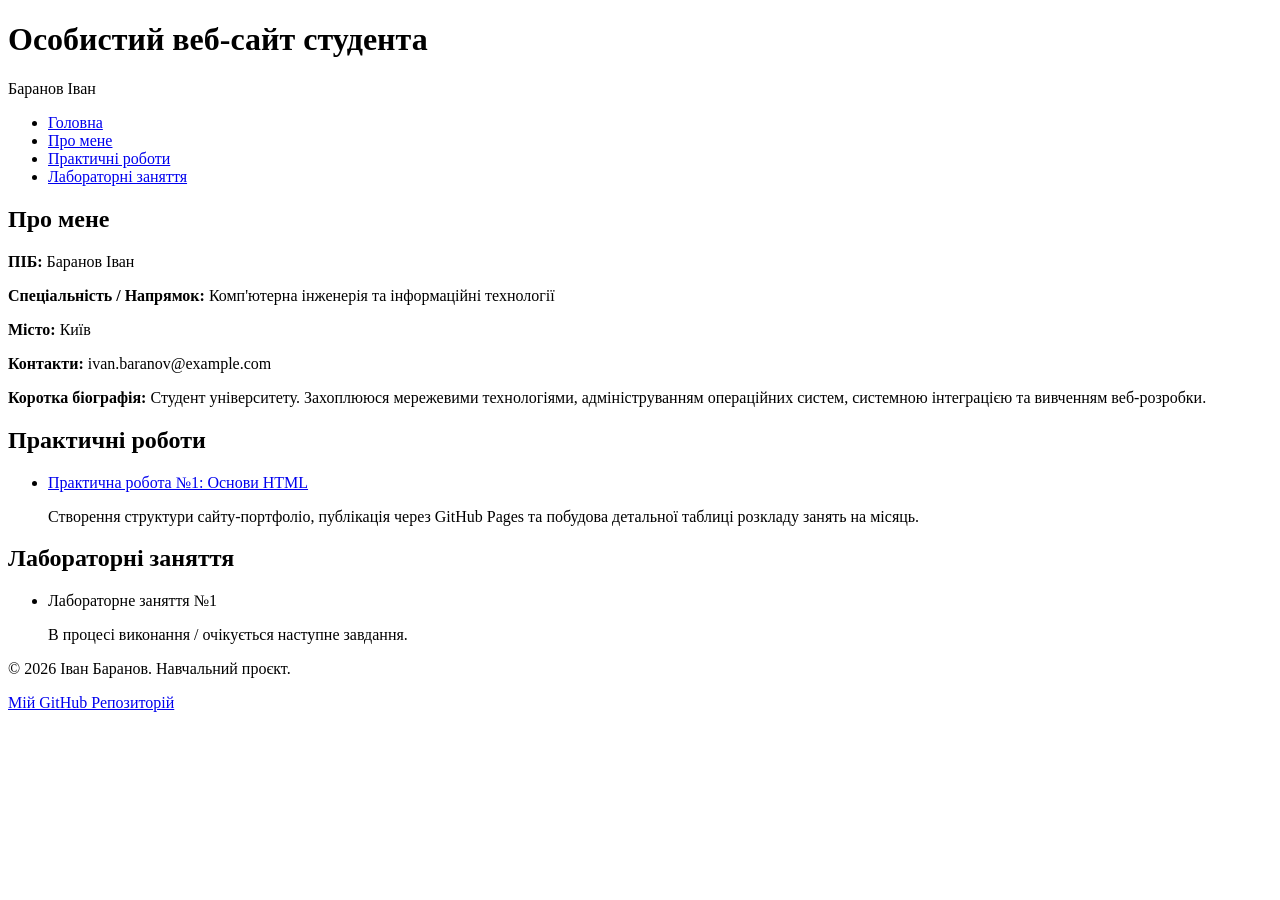
==== index.html @ 00d98c2c "Create index.html" ====
<!DOCTYPE html>
<html lang="uk">
<head>
  <meta charset="UTF-8">
  <meta name="viewport" content="width=device-width, initial-scale=1.0">
  <title>Особистий веб-сайт Івана Баранова</title>
  <link rel="stylesheet" href="css/style.css">
</head>
<body>


  <header>
    <h1>Особистий веб-сайт студента</h1>
    <p>Баранов Іван</p>
  </header>


  <nav>
    <ul>
      <li><a href="index.html">Головна</a></li>
      <li><a href="#about">Про мене</a></li>
      <li><a href="#practicals">Практичні роботи</a></li>
      <li><a href="#labs">Лабораторні заняття</a></li>
    </ul>
  </nav>

  <main>
 
    <section id="about">
      <h2>Про мене</h2>
      <div class="profile-card">
        <p><strong>ПІБ:</strong> Баранов Іван</p>
        <p><strong>Спеціальність / Напрямок:</strong> Комп'ютерна інженерія та інформаційні технології</p>
        <p><strong>Місто:</strong> Київ</p>
        <p><strong>Контакти:</strong> ivan.baranov@example.com</p>
        <p><strong>Коротка біографія:</strong> Студент університету. Захоплююся мережевими технологіями, адмініструванням операційних систем, системною інтеграцією та вивченням веб-розробки.</p>
      </div>
    </section>

 
    <section id="practicals">
      <h2>Практичні роботи</h2>
      <ul class="works-list">
        <li>
          <a href="practicals/practice-1.html">Практична робота №1: Основи HTML</a>
          <p>Створення структури сайту-портфоліо, публікація через GitHub Pages та побудова детальної таблиці розкладу занять на місяць.</p>
        </li>
      </ul>
    </section>

   
    <section id="labs">
      <h2>Лабораторні заняття</h2>
      <ul class="works-list">
        <li>
          <span>Лабораторне заняття №1</span>
          <p>В процесі виконання / очікується наступне завдання.</p>
        </li>
      </ul>
    </section>
  </main>


  <footer>
    <p>&copy; 2026 Іван Баранов. Навчальний проєкт.</p>
    <p>
      <a href="https://github.com/Ivan-baranov14/WEB-Technologies-2026" target="_blank" rel="noopener">Мій GitHub Репозиторій</a>
    </p>
  </footer>

</body>
</html>
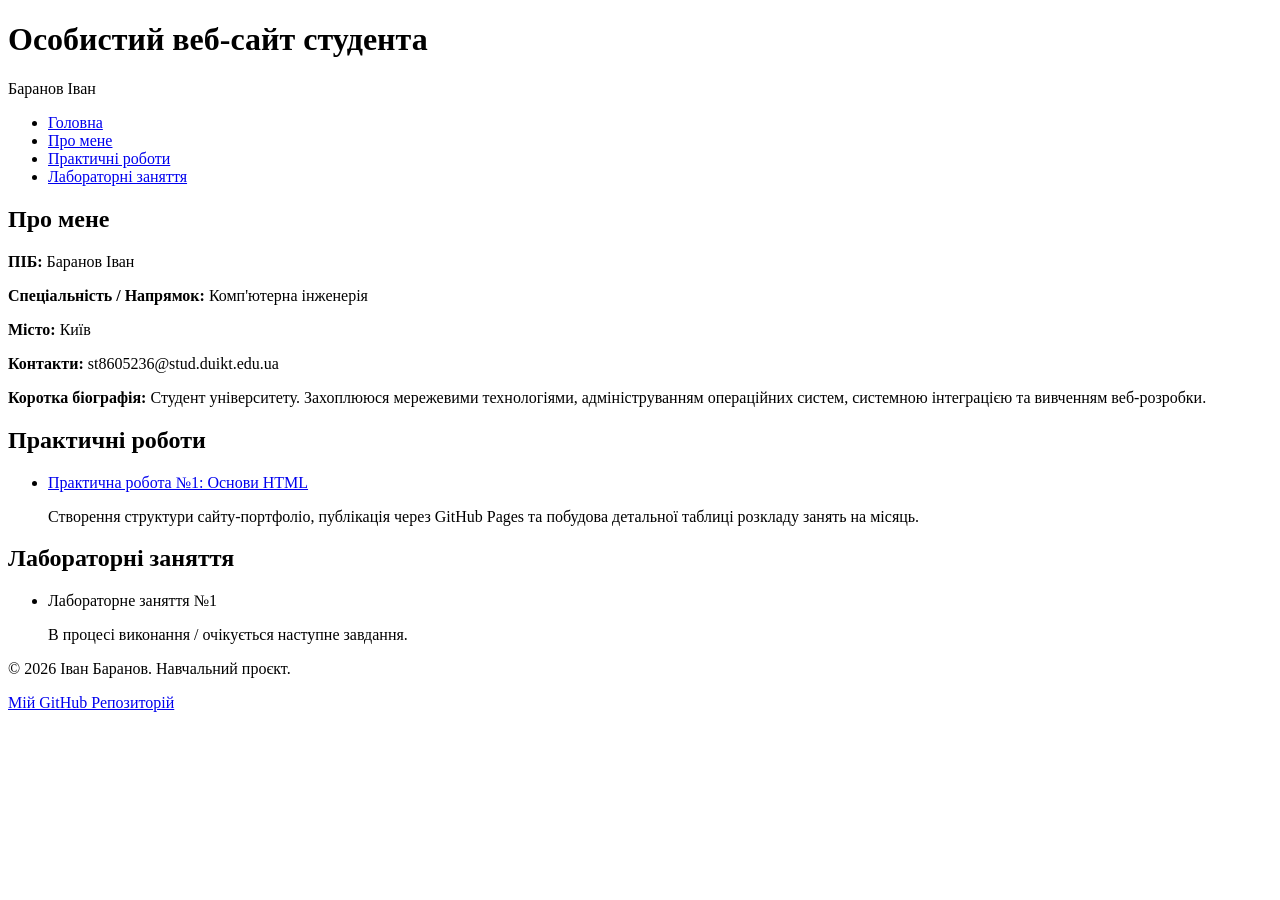
==== commit 2e88394a: "Update index.html" ====
--- a/index.html
+++ b/index.html
@@ -4,7 +4,7 @@
   <meta charset="UTF-8">
   <meta name="viewport" content="width=device-width, initial-scale=1.0">
   <title>Особистий веб-сайт Івана Баранова</title>
-  <link rel="stylesheet" href="css/style.css">
+  <link rel="stylesheet" href="./css/style.css">
 </head>
 <body>
 
@@ -30,9 +30,9 @@
       <h2>Про мене</h2>
       <div class="profile-card">
         <p><strong>ПІБ:</strong> Баранов Іван</p>
-        <p><strong>Спеціальність / Напрямок:</strong> Комп'ютерна інженерія та інформаційні технології</p>
+        <p><strong>Спеціальність / Напрямок:</strong> Комп'ютерна інженерія</p>
         <p><strong>Місто:</strong> Київ</p>
-        <p><strong>Контакти:</strong> ivan.baranov@example.com</p>
+        <p><strong>Контакти:</strong> st8605236@stud.duikt.edu.ua</p>
         <p><strong>Коротка біографія:</strong> Студент університету. Захоплююся мережевими технологіями, адмініструванням операційних систем, системною інтеграцією та вивченням веб-розробки.</p>
       </div>
     </section>
--- a/css/style.css
+++ b/css/style.css
@@ -0,0 +1,70 @@
+
+.legend {
+  display: flex;
+  gap: 20px;
+  flex-wrap: wrap;
+  margin: 15px 0;
+  font-size: 0.9em;
+}
+
+.legend-item {
+  display: flex;
+  align-items: center;
+  gap: 8px;
+}
+
+.badge {
+  display: inline-block;
+  width: 18px;
+  height: 18px;
+  border-radius: 4px;
+  border: 1px solid #ccc;
+}
+
+.badge.lecture, .schedule-table td.lecture {
+  background-color: #fff8dc; 
+}
+
+.badge.practical, .schedule-table td.practical {
+  background-color: #e6f9e6; 
+}
+
+.badge.lab, .schedule-table td.lab {
+  background-color: #d8edff; 
+}
+
+.badge.empty, .schedule-table td.empty-cell {
+  background-color: #f1f1f1; 
+  color: #777;
+  text-align: center;
+}
+
+
+.schedule-table {
+  width: 100%;
+  border-collapse: collapse;
+  font-size: 0.85em;
+  text-align: center;
+}
+
+.schedule-table th {
+  background-color: #63b3ed;
+  color: #ffffff;
+  padding: 10px 6px;
+  border: 1px solid #b8daff;
+}
+
+.schedule-table td {
+  border: 1px solid #cbd5e1;
+  padding: 8px 6px;
+  vertical-align: middle;
+  line-height: 1.35;
+}
+
+.day-header td {
+  background-color: #4299e1 !important;
+  color: #ffffff;
+  font-weight: bold;
+  text-align: left;
+  padding-left: 12px;
+}
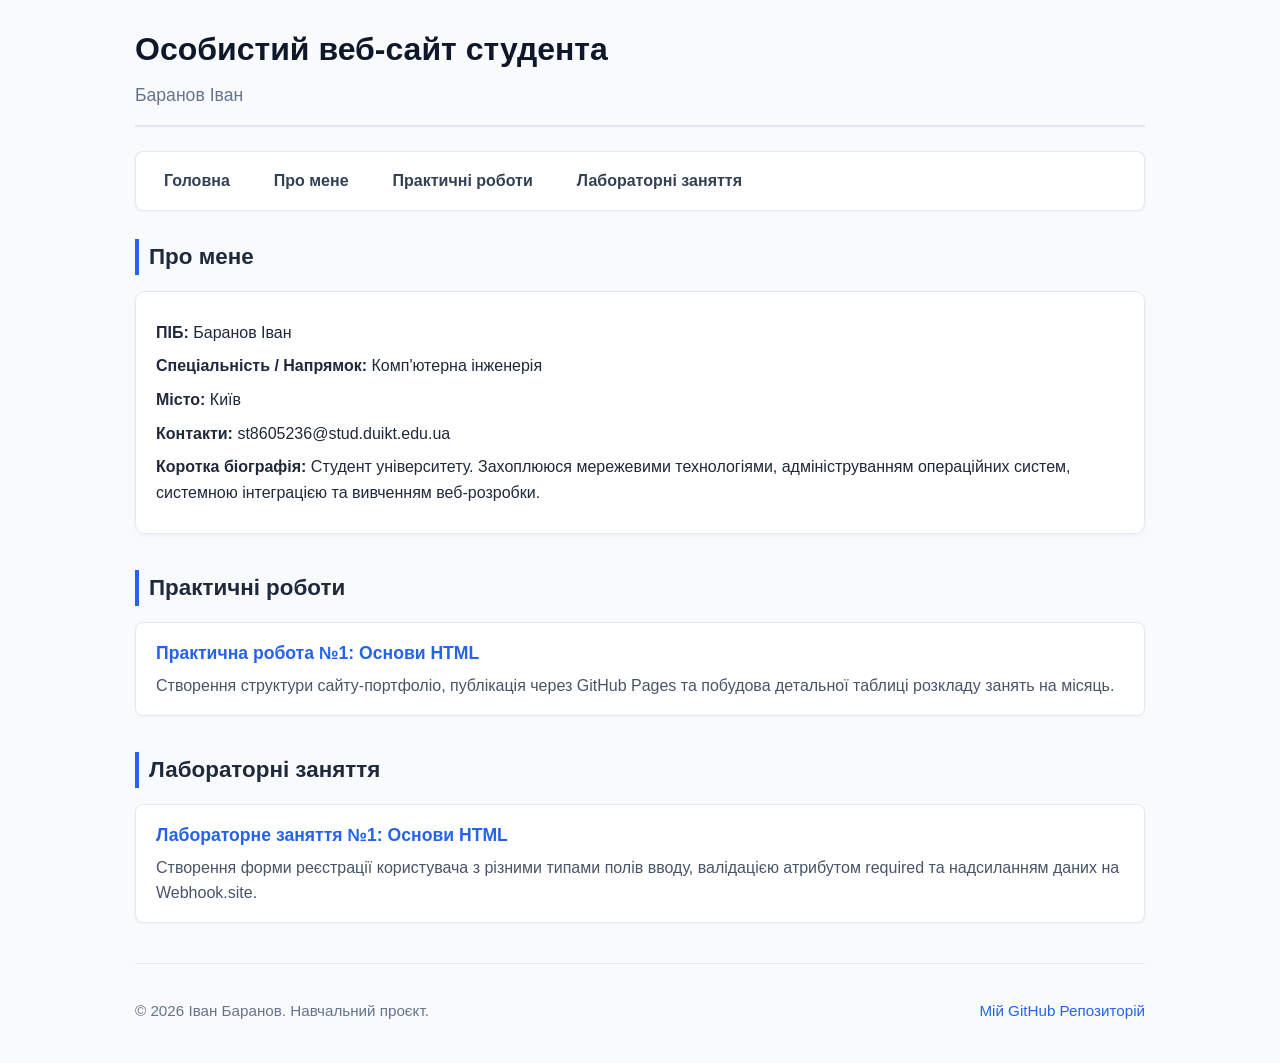
==== commit 11b45593: "Update index.html" ====
--- a/index.html
+++ b/index.html
@@ -49,16 +49,15 @@
     </section>
 
    
-    <section id="labs">
+<section id="labs">
       <h2>Лабораторні заняття</h2>
       <ul class="works-list">
         <li>
-          <span>Лабораторне заняття №1</span>
-          <p>В процесі виконання / очікується наступне завдання.</p>
+          <a href="labs/lab-1.html">Лабораторне заняття №1: Основи HTML</a>
+          <p>Створення форми реєстрації користувача з різними типами полів вводу, валідацією атрибутом required та надсиланням даних на Webhook.site.</p>
         </li>
       </ul>
     </section>
-  </main>
 
 
   <footer>
--- a/css/style.css
+++ b/css/style.css
@@ -1,10 +1,146 @@
+* {
+  box-sizing: border-box;
+}
+
+body {
+  font-family: -apple-system, BlinkMacSystemFont, "Segoe UI", Roboto, Helvetica, Arial, sans-serif;
+  line-height: 1.6;
+  max-width: 1050px;
+  margin: 0 auto;
+  padding: 24px 20px;
+  color: #1e293b;
+  background-color: #f8fafc;
+}
+
+a {
+  color: #2563eb;
+  text-decoration: none;
+}
+
+a:hover {
+  text-decoration: underline;
+}
+
+header {
+  border-bottom: 2px solid #e2e8f0;
+  padding-bottom: 16px;
+  margin-bottom: 24px;
+}
+
+header h1 {
+  margin: 0 0 6px 0;
+  font-size: 2rem;
+  color: #0f172a;
+}
+
+header p {
+  margin: 0;
+  color: #64748b;
+  font-size: 1.1rem;
+}
+
+nav ul {
+  list-style: none;
+  padding: 8px 12px;
+  margin: 0 0 28px 0;
+  display: flex;
+  flex-wrap: wrap;
+  gap: 12px;
+  background-color: #ffffff;
+  border: 1px solid #e2e8f0;
+  border-radius: 8px;
+  box-shadow: 0 1px 3px rgba(0, 0, 0, 0.04);
+}
+
+nav ul li a {
+  display: inline-block;
+  padding: 8px 16px;
+  border-radius: 6px;
+  font-weight: 600;
+  color: #334155;
+  transition: all 0.2s ease;
+}
+
+nav ul li a:hover {
+  background-color: #e2e8f0;
+  color: #0f172a;
+  text-decoration: none;
+}
+
+section {
+  margin-bottom: 36px;
+}
+
+section h2 {
+  font-size: 1.4rem;
+  color: #1e293b;
+  border-left: 4px solid #2563eb;
+  padding-left: 10px;
+  margin-bottom: 16px;
+}
+
+.profile-card {
+  background-color: #ffffff;
+  border: 1px solid #e2e8f0;
+  border-radius: 10px;
+  padding: 20px;
+  box-shadow: 0 2px 4px rgba(0, 0, 0, 0.04);
+}
+
+.profile-card p {
+  margin: 8px 0;
+}
+
+.works-list {
+  list-style: none;
+  padding: 0;
+  margin: 0;
+  display: flex;
+  flex-direction: column;
+  gap: 14px;
+}
+
+.works-list li {
+  background-color: #ffffff;
+  border: 1px solid #e2e8f0;
+  border-radius: 8px;
+  padding: 16px 20px;
+  box-shadow: 0 1px 3px rgba(0, 0, 0, 0.03);
+}
+
+.works-list li a {
+  font-size: 1.1rem;
+  font-weight: 700;
+  color: #2563eb;
+}
+
+.works-list li p {
+  margin: 6px 0 0 0;
+  color: #475569;
+}
+
+footer {
+  border-top: 1px solid #e2e8f0;
+  padding-top: 20px;
+  margin-top: 40px;
+  color: #64748b;
+  font-size: 0.95rem;
+  display: flex;
+  justify-content: space-between;
+  flex-wrap: wrap;
+  gap: 10px;
+}
 
 .legend {
   display: flex;
   gap: 20px;
   flex-wrap: wrap;
-  margin: 15px 0;
-  font-size: 0.9em;
+  margin: 15px 0 20px 0;
+  font-size: 0.9rem;
+  background-color: #ffffff;
+  padding: 12px 16px;
+  border-radius: 8px;
+  border: 1px solid #e2e8f0;
 }
 
 .legend-item {
@@ -18,40 +154,51 @@
   width: 18px;
   height: 18px;
   border-radius: 4px;
-  border: 1px solid #ccc;
-}
-
-.badge.lecture, .schedule-table td.lecture {
-  background-color: #fff8dc; 
-}
-
-.badge.practical, .schedule-table td.practical {
-  background-color: #e6f9e6; 
-}
-
-.badge.lab, .schedule-table td.lab {
-  background-color: #d8edff; 
-}
-
-.badge.empty, .schedule-table td.empty-cell {
-  background-color: #f1f1f1; 
-  color: #777;
+  border: 1px solid #cbd5e1;
+}
+
+.badge.lecture,
+.schedule-table td.lecture {
+  background-color: #fff8dc;
+}
+
+.badge.practical,
+.schedule-table td.practical {
+  background-color: #e6f9e6;
+}
+
+.badge.lab,
+.schedule-table td.lab {
+  background-color: #d8edff;
+}
+
+.badge.empty,
+.schedule-table td.empty-cell {
+  background-color: #f1f5f9;
+  color: #64748b;
   text-align: center;
 }
 
+.table-container {
+  overflow-x: auto;
+  border-radius: 8px;
+  border: 1px solid #cbd5e1;
+  background-color: #ffffff;
+}
 
 .schedule-table {
   width: 100%;
   border-collapse: collapse;
-  font-size: 0.85em;
+  font-size: 0.85rem;
   text-align: center;
 }
 
 .schedule-table th {
-  background-color: #63b3ed;
+  background-color: #4299e1;
   color: #ffffff;
-  padding: 10px 6px;
-  border: 1px solid #b8daff;
+  padding: 12px 8px;
+  border: 1px solid #cbd5e1;
+  font-weight: 600;
 }
 
 .schedule-table td {
@@ -62,9 +209,103 @@
 }
 
 .day-header td {
-  background-color: #4299e1 !important;
+  background-color: #2b6cb0 !important;
   color: #ffffff;
   font-weight: bold;
   text-align: left;
-  padding-left: 12px;
-}
+  padding-left: 14px;
+  font-size: 0.9rem;
+}
+
+.registration-form {
+  max-width: 550px;
+  background-color: #ffffff;
+  padding: 24px 30px;
+  border: 1px solid #e2e8f0;
+  border-radius: 10px;
+  box-shadow: 0 4px 6px -1px rgba(0, 0, 0, 0.05);
+  margin-top: 20px;
+}
+
+.form-group {
+  margin-bottom: 18px;
+  display: flex;
+  flex-direction: column;
+}
+
+.form-group label {
+  font-weight: 600;
+  font-size: 0.95rem;
+  margin-bottom: 6px;
+  color: #334155;
+}
+
+.form-group input[type="text"],
+.form-group input[type="email"],
+.form-group input[type="password"],
+.form-group input[type="date"],
+.form-group select {
+  padding: 10px 12px;
+  border: 1px solid #cbd5e1;
+  border-radius: 6px;
+  font-size: 0.95rem;
+  transition: border-color 0.2s;
+  background-color: #f8fafc;
+}
+
+.form-group input:focus,
+.form-group select:focus {
+  outline: none;
+  border-color: #2563eb;
+  background-color: #ffffff;
+}
+
+.checkbox-group {
+  flex-direction: row;
+  align-items: center;
+}
+
+.checkbox-group label {
+  font-weight: normal;
+  cursor: pointer;
+}
+
+.required {
+  color: #ef4444;
+}
+
+.form-actions {
+  display: flex;
+  gap: 12px;
+  margin-top: 10px;
+}
+
+.form-actions input[type="submit"] {
+  background-color: #2563eb;
+  color: #ffffff;
+  border: none;
+  padding: 10px 20px;
+  font-size: 1rem;
+  font-weight: 600;
+  border-radius: 6px;
+  cursor: pointer;
+  transition: background-color 0.2s;
+}
+
+.form-actions input[type="submit"]:hover {
+  background-color: #1d4ed8;
+}
+
+.form-actions input[type="reset"] {
+  background-color: #e2e8f0;
+  color: #334155;
+  border: none;
+  padding: 10px 18px;
+  font-size: 1rem;
+  border-radius: 6px;
+  cursor: pointer;
+}
+
+.form-actions input[type="reset"]:hover {
+  background-color: #cbd5e1;
+}
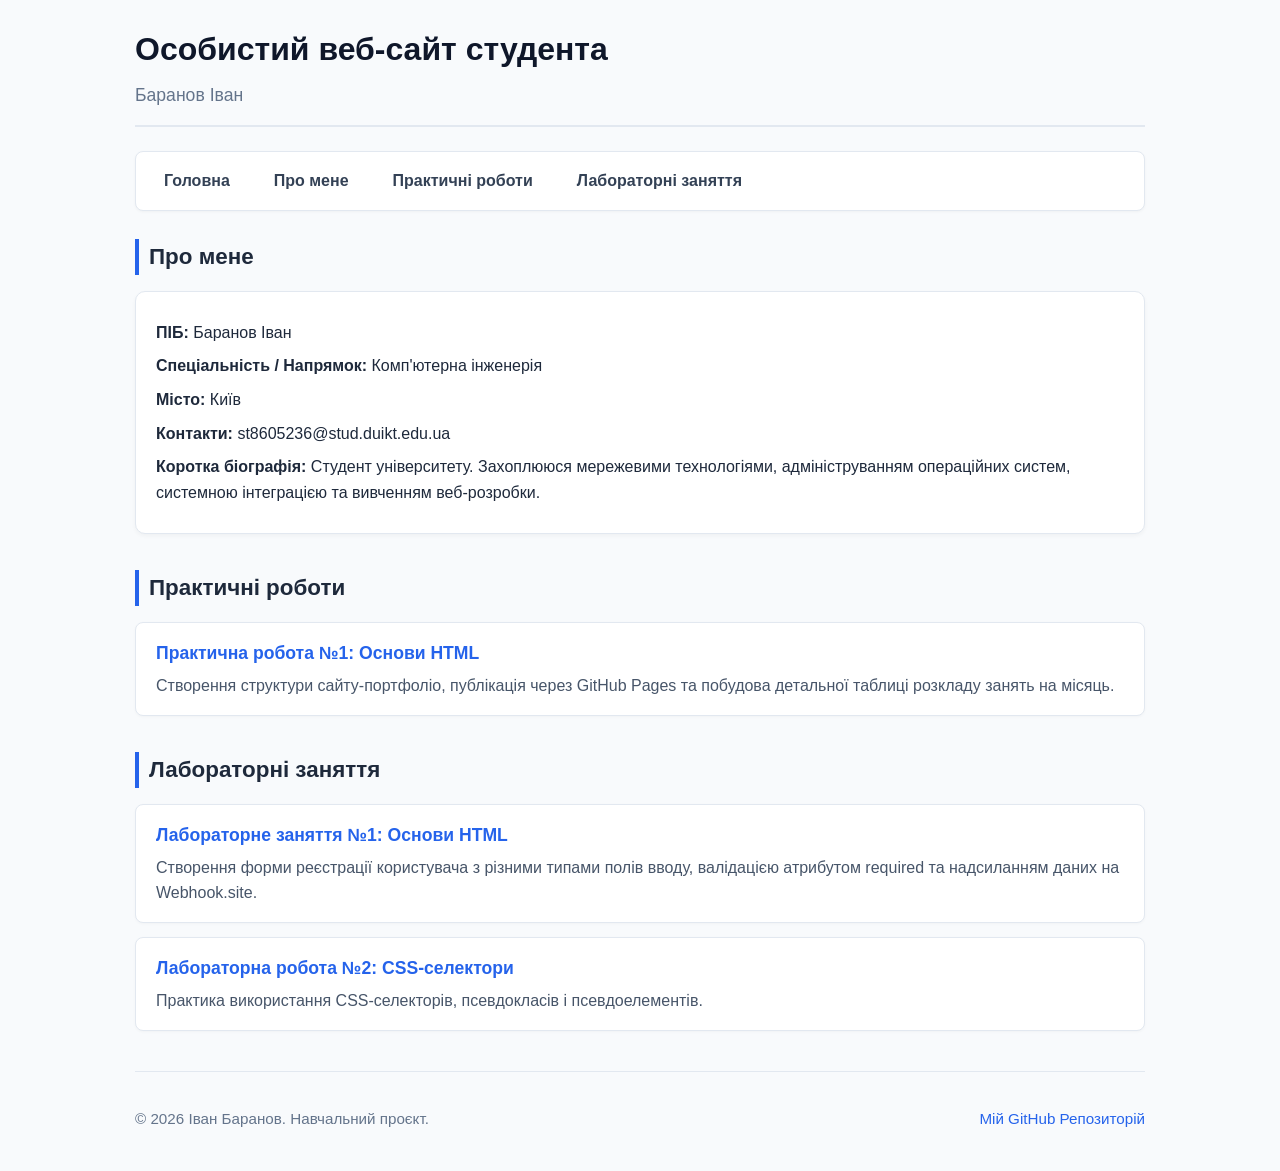
==== commit 3f9b4bc7: "Add lab 2 to the website index" ====
--- a/index.html
+++ b/index.html
@@ -56,6 +56,10 @@
           <a href="labs/lab-1.html">Лабораторне заняття №1: Основи HTML</a>
           <p>Створення форми реєстрації користувача з різними типами полів вводу, валідацією атрибутом required та надсиланням даних на Webhook.site.</p>
         </li>
+        <li>
+          <a href="lab2.html">Лабораторна робота №2: CSS-селектори</a>
+          <p>Практика використання CSS-селекторів, псевдокласів і псевдоелементів.</p>
+        </li>
       </ul>
     </section>
 
--- a/css/style.css
+++ b/css/style.css
@@ -217,14 +217,20 @@
   font-size: 0.9rem;
 }
 
-.registration-form {
-  max-width: 550px;
-  background-color: #ffffff;
-  padding: 24px 30px;
-  border: 1px solid #e2e8f0;
-  border-radius: 10px;
-  box-shadow: 0 4px 6px -1px rgba(0, 0, 0, 0.05);
-  margin-top: 20px;
+.registration-form {
+  /* Розмір і позиціонування форми */
+  width: 100%;
+  max-width: 550px;
+  margin: 24px auto;
+  position: relative;
+
+  /* Кольори, внутрішні відступи та оформлення */
+  padding: 28px 30px;
+  color: #1e293b;
+  background-color: #ffffff;
+  border: 1px solid #cbd5e1;
+  border-radius: 12px;
+  box-shadow: 0 8px 20px rgba(15, 23, 42, 0.08);
 }
 
 .form-group {
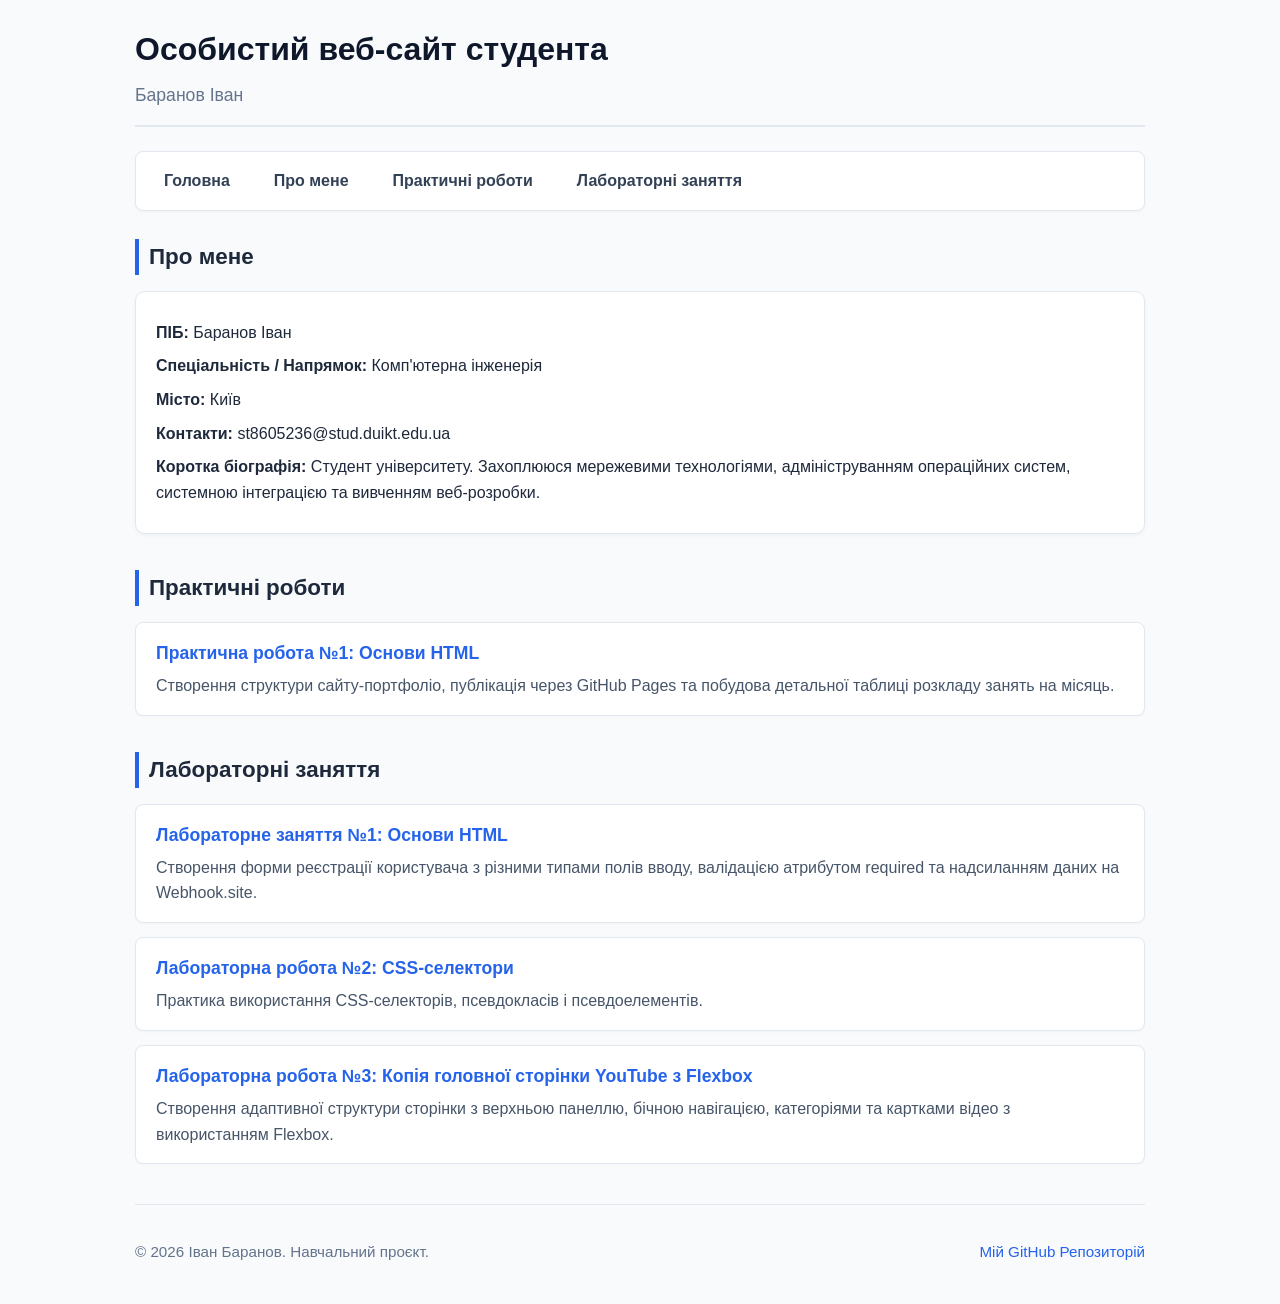
==== commit 4f8b8bbe: "Add Lab 3 to laboratory work list" ====
--- a/index.html
+++ b/index.html
@@ -60,6 +60,10 @@
           <a href="lab2.html">Лабораторна робота №2: CSS-селектори</a>
           <p>Практика використання CSS-селекторів, псевдокласів і псевдоелементів.</p>
         </li>
+        <li>
+          <a href="lab3/index.html">Лабораторна робота №3: Копія головної сторінки YouTube з Flexbox</a>
+          <p>Створення адаптивної структури сторінки з верхньою панеллю, бічною навігацією, категоріями та картками відео з використанням Flexbox.</p>
+        </li>
       </ul>
     </section>
 
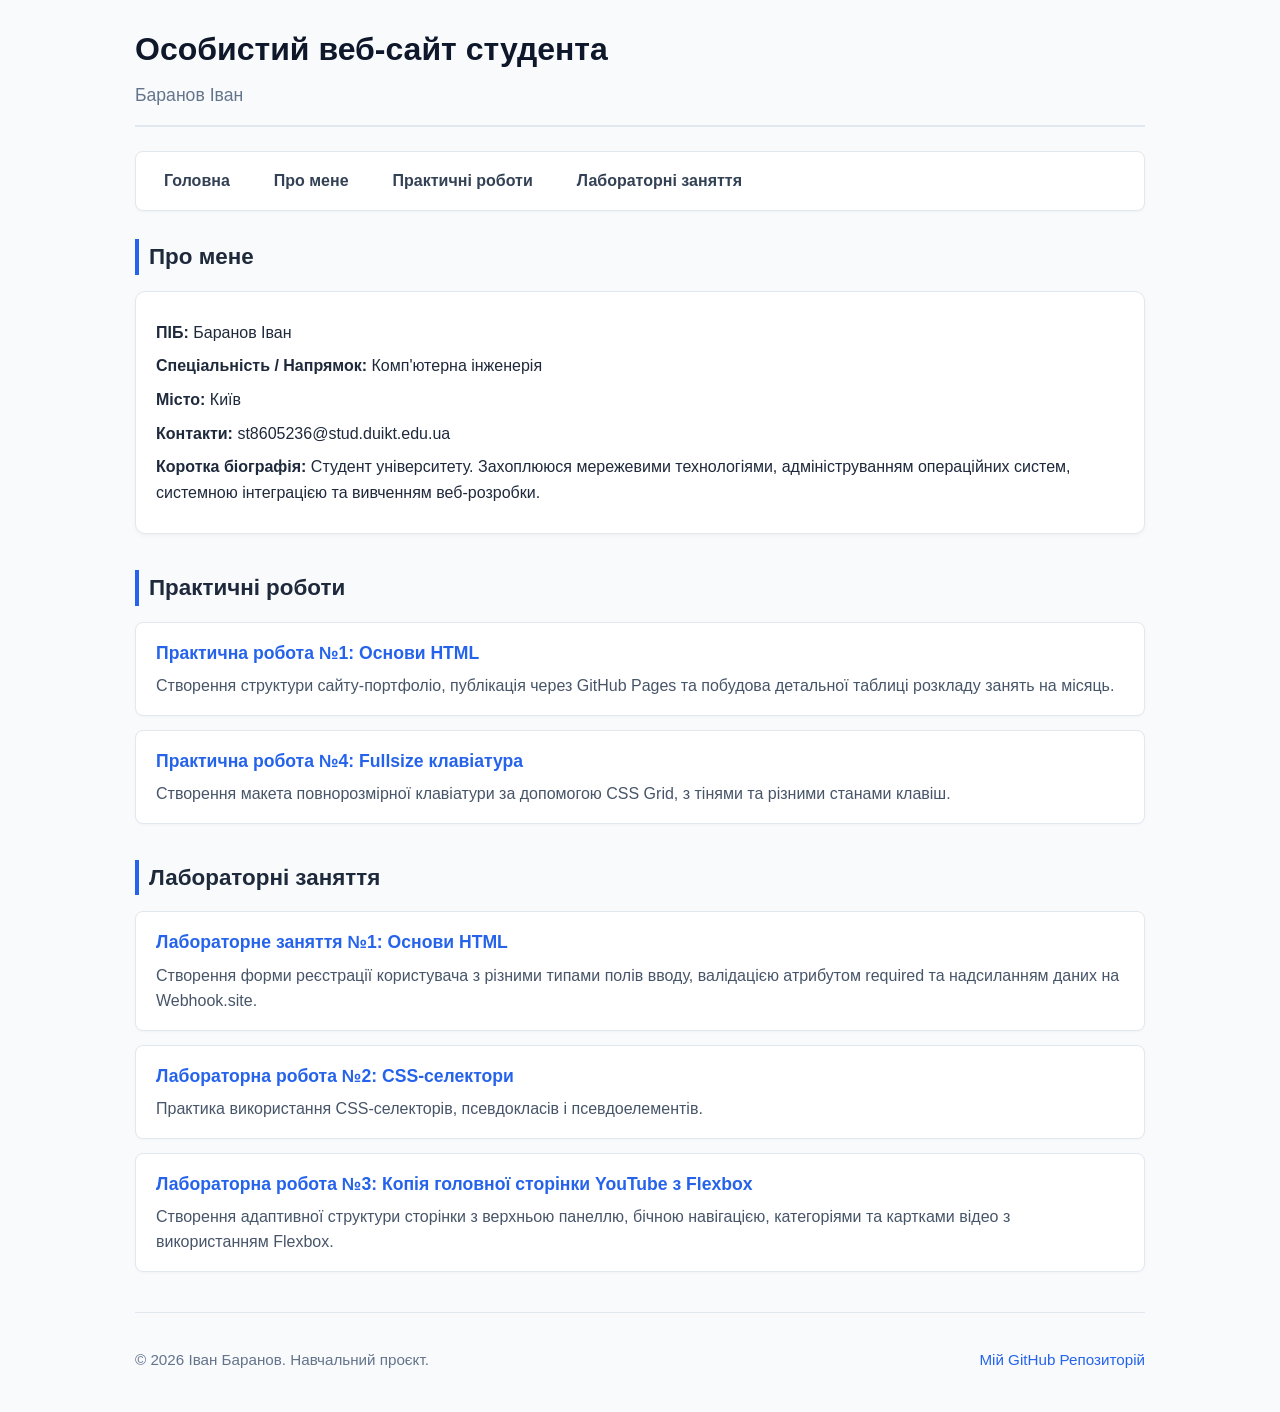
==== commit 140d338f: "Add practical work 4 to homepage" ====
--- a/index.html
+++ b/index.html
@@ -45,6 +45,10 @@
           <a href="practicals/practice-1.html">Практична робота №1: Основи HTML</a>
           <p>Створення структури сайту-портфоліо, публікація через GitHub Pages та побудова детальної таблиці розкладу занять на місяць.</p>
         </li>
+        <li>
+          <a href="practicals/practice-4.html">Практична робота №4: Fullsize клавіатура</a>
+          <p>Створення макета повнорозмірної клавіатури за допомогою CSS Grid, з тінями та різними станами клавіш.</p>
+        </li>
       </ul>
     </section>
 
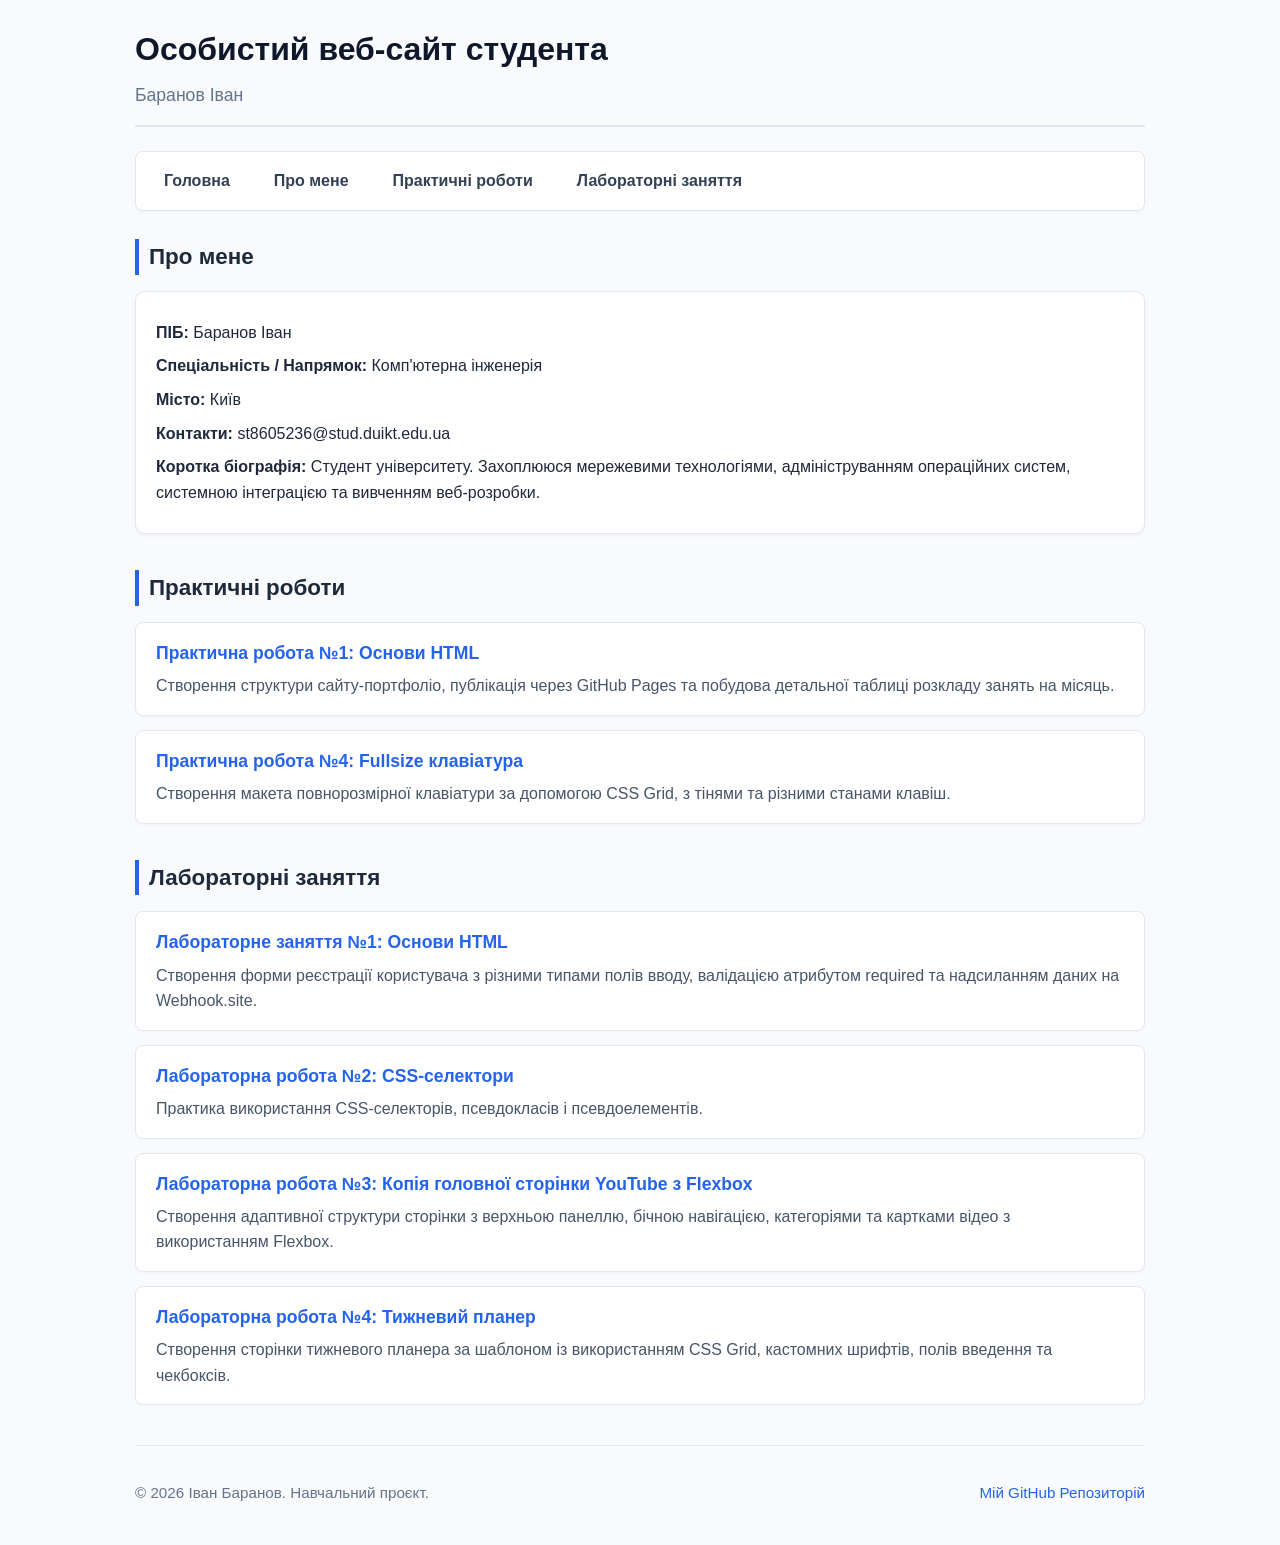
==== commit 8dfb53b9: "Link lab 4 weekly planner on homepage" ====
--- a/index.html
+++ b/index.html
@@ -68,6 +68,10 @@
           <a href="lab3/index.html">Лабораторна робота №3: Копія головної сторінки YouTube з Flexbox</a>
           <p>Створення адаптивної структури сторінки з верхньою панеллю, бічною навігацією, категоріями та картками відео з використанням Flexbox.</p>
         </li>
+        <li>
+          <a href="lab4.html">Лабораторна робота №4: Тижневий планер</a>
+          <p>Створення сторінки тижневого планера за шаблоном із використанням CSS Grid, кастомних шрифтів, полів введення та чекбоксів.</p>
+        </li>
       </ul>
     </section>
 
